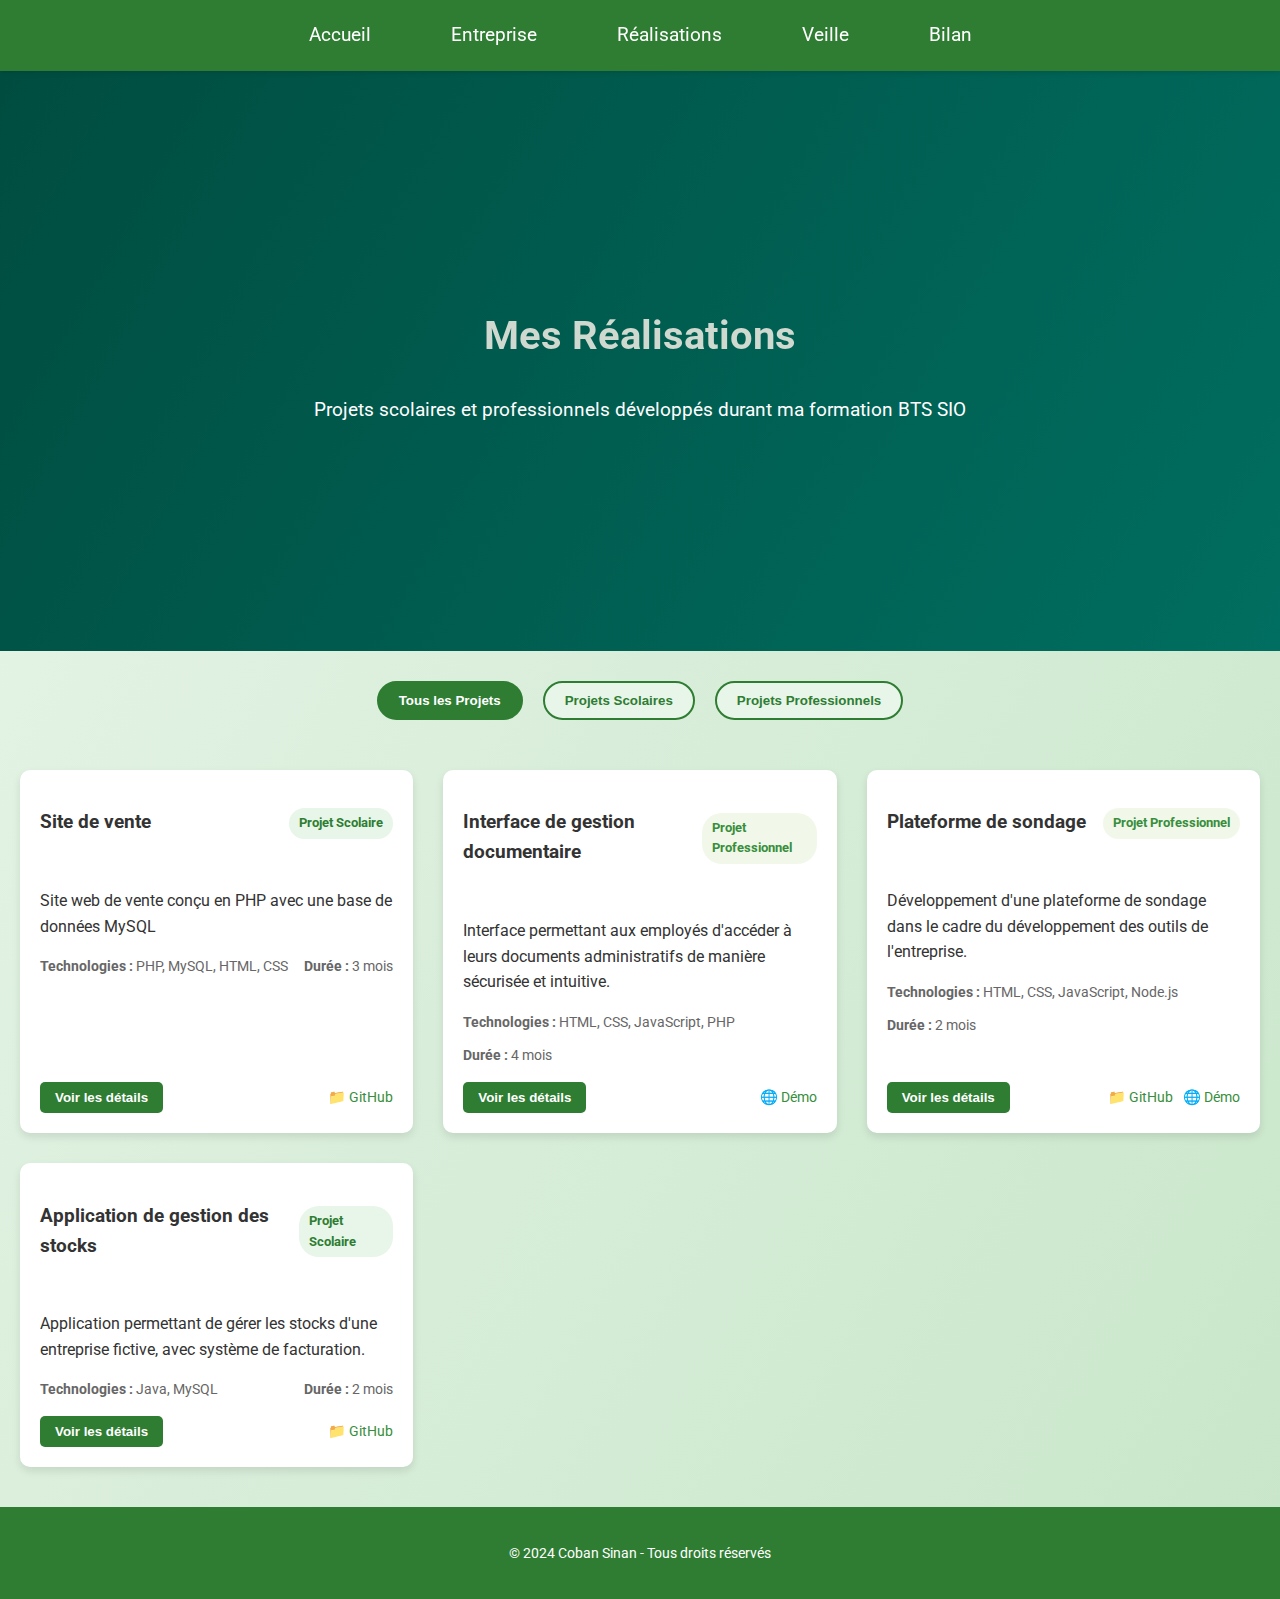
==== realisations.html @ d9eef6a7 "ajout de mon portfolio" ====
<!DOCTYPE html>
<html lang="fr">
<head>
    <meta charset="UTF-8">
    <meta name="viewport" content="width=device-width, initial-scale=1.0">
    <title>Réalisations - Portfolio BTS SIO</title>
    <link href="https://fonts.googleapis.com/css2?family=Roboto:wght@300;400;700&display=swap" rel="stylesheet">
    <link rel="stylesheet" href="style.css">
    <link rel="stylesheet" href="realisations.css">
    <link rel="stylesheet" href="realisations.js">
    
</head>
<body>
    <header>
        <nav>
            <ul>
                <li><a href="index.html">Accueil</a></li>
                <li><a href="entreprise.html">Entreprise</a></li>
                <li><a href="realisations.html">Réalisations</a></li>
                <li><a href="veille.html">Veille</a></li>
                <li><a href="bilan.html">Bilan</a></li>
            </ul>
        </nav>
    </header>

    <section class="hero">
        <div class="hero-text">
            <h1>Mes Réalisations</h1>
            <p>Projets scolaires et professionnels développés durant ma formation BTS SIO</p>
        </div>
    </section>

    <div class="filter-container">
        <button class="filter-button active" data-filter="all">Tous les Projets</button>
        <button class="filter-button" data-filter="school">Projets Scolaires</button>
        <button class="filter-button" data-filter="pro">Projets Professionnels</button>
    </div>

    <section class="projects-grid" id="projectsGrid">
        
        <div class="project-card" data-type="school" data-id="1">
            <div class="project-header">
                <h3>Site de vente</h3>
                <span class="project-tag tag-school">Projet Scolaire</span>
            </div>
            <div class="project-content">
                <p>Site web de vente conçu en PHP avec une base de données MySQL</p>
                <div class="project-details">
                    <div class="project-tech">
                        <strong>Technologies :</strong> PHP, MySQL, HTML, CSS
                    </div>
                    <div class="project-duration">
                        <strong>Durée :</strong> 3 mois
                    </div>
                </div>
            </div>
            <div class="project-footer">
                <button class="btn-details">Voir les détails</button>
                <div class="project-links">
                    <a href="#" class="github-link">GitHub</a>
                </div>
            </div>
        </div>

        <div class="project-card" data-type="pro" data-id="2">
            <div class="project-header">
                <h3>Interface de gestion documentaire</h3>
                <span class="project-tag tag-pro">Projet Professionnel</span>
            </div>
            <div class="project-content">
                <p>Interface permettant aux employés d'accéder à leurs documents administratifs de manière sécurisée et intuitive.</p>
                <div class="project-details">
                    <div class="project-tech">
                        <strong>Technologies :</strong> HTML, CSS, JavaScript, PHP
                    </div>
                    <div class="project-duration">
                        <strong>Durée :</strong> 4 mois
                    </div>
                </div>
            </div>
            <div class="project-footer">
                <button class="btn-details">Voir les détails</button>
                <div class="project-links">
                    <a href="#" class="demo-link">Démo</a>
                </div>
            </div>
        </div>

        <div class="project-card" data-type="pro" data-id="3">
            <div class="project-header">
                <h3>Plateforme de sondage</h3>
                <span class="project-tag tag-pro">Projet Professionnel</span>
            </div>
            <div class="project-content">
                <p>Développement d'une plateforme de sondage dans le cadre du développement des outils de l'entreprise.</p>
                <div class="project-details">
                    <div class="project-tech">
                        <strong>Technologies :</strong> HTML, CSS, JavaScript, Node.js
                    </div>
                    <div class="project-duration">
                        <strong>Durée :</strong> 2 mois
                    </div>
                </div>
            </div>
            <div class="project-footer">
                <button class="btn-details">Voir les détails</button>
                <div class="project-links">
                    <a href="#" class="github-link">GitHub</a>
                    <a href="#" class="demo-link">Démo</a>
                </div>
            </div>
        </div>
        
        <div class="project-card" data-type="school" data-id="4">
            <div class="project-header">
                <h3>Application de gestion des stocks</h3>
                <span class="project-tag tag-school">Projet Scolaire</span>
            </div>
            <div class="project-content">
                <p>Application permettant de gérer les stocks d'une entreprise fictive, avec système de facturation.</p>
                <div class="project-details">
                    <div class="project-tech">
                        <strong>Technologies :</strong> Java, MySQL
                    </div>
                    <div class="project-duration">
                        <strong>Durée :</strong> 2 mois
                    </div>
                </div>
            </div>
            <div class="project-footer">
                <button class="btn-details">Voir les détails</button>
                <div class="project-links">
                    <a href="#" class="github-link">GitHub</a>
                </div>
            </div>
        </div>
    </section>

    <!-- Modal pour les détails du projet -->
    <div id="projectModal" class="modal">
        <div class="modal-content">
            <span class="close-modal">&times;</span>
            <div class="modal-header">
                <h2 id="modalTitle"></h2>
                <span id="modalTag" class="project-tag"></span>
            </div>
            <div class="modal-body">
                <p id="modalDescription"></p>
                <div class="modal-details">
                    <div>
                        <strong>Technologies :</strong> <span id="modalTech"></span>
                    </div>
                    <div>
                        <strong>Durée :</strong> <span id="modalDuration"></span>
                    </div>
                </div>
                <div class="modal-competences">
                    <h3>Compétences acquises</h3>
                    <ul id="modalCompetences"></ul>
                </div>
                <div class="modal-documents">
                    <h3>Documents associés</h3>
                    <ul id="modalDocuments"></ul>
                </div>
                <div class="modal-gallery">
                    <h3>Captures d'écran</h3>
                    <div id="modalGallery" class="gallery-container"></div>
                </div>
            </div>
        </div>
    </div>

    <footer>
        <p>© 2024 Coban Sinan - Tous droits réservés</p>
    </footer>

    <script src="realisations.js"></script>
</body>
</html>
---- style.css ----
body {
    font-family: 'Roboto', sans-serif;
    margin: 0;
    padding: 0;
    box-sizing: border-box;
    color: #333;
    background: linear-gradient(120deg, #e8f5e9, #c8e6c9);
    line-height: 1.6;
}


header {
    background: #2e7d32;
    position: sticky;
    top: 0;
    z-index: 1000;
    padding: 20px 0;
    box-shadow: 0 2px 5px rgba(0, 0, 0, 0.1);
}

header nav ul {
    list-style: none;
    display: flex;
    justify-content: center;
    padding: 0;
    margin: 0;
}

header nav ul li {
    margin: 0 20px;
}

header nav ul li a {
    color: #fff;
    text-decoration: none;
    font-size: 1.2rem;
    padding: 10px 20px;
    border-radius: 5px;
    transition: background-color 0.3s ease, transform 0.3s ease;
}

header nav ul li a:hover {
    background-color: #a5d6a7;
    color: #2e7d32;
    transform: scale(1.1);
}

/* Section Hero */
.hero {
    display: flex;
    align-items: center;
    justify-content: center;
    text-align: center;
    height: 60vh;
    background: linear-gradient(120deg, #004d40, #00796b, #388e3c, #66bb6a);
    background-size: 400% 400%;
    color: #fff;
    padding: 20px;
    position: relative;
    animation: gradient-animation 10s infinite;
}

@keyframes gradient-animation {
    0% {
        background-position: 0% 50%;
    }
    50% {
        background-position: 100% 50%;
    }
    100% {
        background-position: 0% 50%;
    }
}

.hero-text h1 {
    font-size: 2.5rem;
    animation: fade-in 2s ease-in-out;
    background: -webkit-linear-gradient(#cfd9d0, #cfd9d0);
    -webkit-background-clip: text;
    -webkit-text-fill-color: transparent;
}

.hero-text p {
    font-size: 1.2rem;
    margin-top: 10px;
}

.buttons-container {
    margin-top: 30px;
    display: flex;
    justify-content: center;
    gap: 20px;
}

.button {
    text-decoration: none;
    background-color: #2e7d32;
    color: #fff;
    padding: 12px 25px;
    border-radius: 50px;
    font-size: 1rem;
    font-weight: bold;
    box-shadow: 0 4px 8px rgba(0, 0, 0, 0.1);
    transition: all 0.3s ease;
}

.button:hover {
    background-color: #388e3c;
    box-shadow: 0 8px 16px rgba(0, 0, 0, 0.2);
    transform: translateY(-5px);
}

.button:active {
    transform: translateY(0);
    box-shadow: 0 4px 8px rgba(0, 0, 0, 0.1);
}

/* Section À propos */
.about {
    padding: 50px 20px;
    background: #e8f5e9;
    text-align: center;
}

.about h2 {
    font-size: 2rem;
    margin-bottom: 20px;
    color: #2e7d32;
}

.about p {
    max-width: 800px;
    margin: 0 auto;
    font-size: 1.2rem;
    color: #666;
}

.services {
    padding: 50px 20px;
    background: #f1f8e9;
    text-align: center;
}

.services h2 {
    font-size: 2rem;
    margin-bottom: 20px;
    color: #2e7d32;
}

.service-cards {
    display: flex;
    justify-content: center;
    flex-wrap: wrap;
    gap: 20px;
    margin-top: 30px;
}

.service-card {
    background: #e8f5e9;
    padding: 20px;
    border-radius: 10px;
    box-shadow: 0 4px 8px rgba(0, 0, 0, 0.1);
    flex: 1 1 calc(33% - 40px);
    max-width: 300px;
    transition: transform 0.3s ease, box-shadow 0.3s ease;
}

.service-card:hover {
    transform: translateY(-10px);
    box-shadow: 0 8px 16px rgba(0, 0, 0, 0.2);
}

.service-card h3 {
    font-size: 1.5rem;
    margin-bottom: 10px;
    color: #2e7d32;
}

.service-card p {
    font-size: 1rem;
    color: #666;
}


footer {
    background: #2e7d32;
    text-align: center;
    padding: 20px 0;
    margin-top: 20px;
}

footer p {
    font-size: 0.9rem;
    color: #fff;
}


@keyframes fade-in {
    from {
        opacity: 0;
        transform: translateY(20px);
    }
    to {
        opacity: 1;
        transform: translateY(0);
    }
}

.context-image {
    display: block;
    margin: 20px auto;
    max-width: 100%;
    height: auto;
    border-radius: 10px;
    box-shadow: 0 4px 8px rgba(0, 0, 0, 0.1);
}
---- realisations.css ----
/* Styles existants */
.filter-container {
    display: flex;
    justify-content: center;
    margin: 30px 0;
    gap: 20px;
    flex-wrap: wrap;
}

.filter-button {
    padding: 10px 20px;
    background-color: #e8f5e9;
    border: 2px solid #2e7d32;
    color: #2e7d32;
    border-radius: 50px;
    cursor: pointer;
    transition: all 0.3s ease;
    font-weight: bold;
}

.filter-button.active {
    background-color: #2e7d32;
    color: white;
}

.projects-grid {
    display: grid;
    grid-template-columns: repeat(auto-fill, minmax(350px, 1fr));
    gap: 30px;
    padding: 20px;
    justify-content: center;
}

.project-card {
    background: white;
    border-radius: 10px;
    box-shadow: 0 4px 8px rgba(0, 0, 0, 0.1);
    padding: 20px;
    transition: transform 0.3s ease, box-shadow 0.3s ease;
    display: flex;
    flex-direction: column;
}

.project-card:hover {
    transform: translateY(-10px);
    box-shadow: 0 8px 16px rgba(0, 0, 0, 0.2);
}

.project-header {
    display: flex;
    justify-content: space-between;
    align-items: center;
    margin-bottom: 15px;
}

.project-tag {
    padding: 5px 10px;
    border-radius: 20px;
    font-size: 0.8rem;
    font-weight: bold;
}

.tag-school {
    background-color: #e8f5e9;
    color: #2e7d32;
}

.tag-pro {
    background-color: #f1f8e9;
    color: #388e3c;
}

.project-content {
    flex-grow: 1;
}

.project-details {
    display: flex;
    justify-content: space-between;
    margin-top: 15px;
    font-size: 0.9rem;
    color: #666;
    flex-wrap: wrap;
    gap: 10px;
}

.project-footer {
    display: flex;
    justify-content: space-between;
    align-items: center;
    margin-top: 15px;
}

.btn-details {
    text-decoration: none;
    background-color: #2e7d32;
    color: white;
    padding: 8px 15px;
    border-radius: 5px;
    border: none;
    font-weight: bold;
    cursor: pointer;
    transition: background-color 0.3s ease;
}

.btn-details:hover {
    background-color: #1b5e20;
}

.project-links {
    display: flex;
    gap: 10px;
}

.project-links a {
    text-decoration: none;
    color: #388e3c;
    font-size: 0.9rem;
}

.github-link::before {
    content: "📁 ";
}

.demo-link::before {
    content: "🌐 ";
}

/* Styles pour le modal */
.modal {
    display: none;
    position: fixed;
    z-index: 1000;
    left: 0;
    top: 0;
    width: 100%;
    height: 100%;
    overflow: auto;
    background-color: rgba(0, 0, 0, 0.5);
    opacity: 0;
    transition: opacity 0.3s ease;
}

.modal.show {
    opacity: 1;
}

.modal-content {
    background-color: #fefefe;
    margin: 5% auto;
    padding: 25px;
    border-radius: 10px;
    width: 80%;
    max-width: 800px;
    box-shadow: 0 5px 15px rgba(0, 0, 0, 0.3);
    transform: translateY(-50px);
    transition: transform 0.3s ease;
    position: relative;
}

.modal.show .modal-content {
    transform: translateY(0);
}

.close-modal {
    position: absolute;
    right: 25px;
    top: 15px;
    font-size: 28px;
    font-weight: bold;
    color: #666;
    cursor: pointer;
    transition: color 0.2s ease;
}

.close-modal:hover {
    color: #333;
}

.modal-header {
    display: flex;
    justify-content: space-between;
    align-items: center;
    margin-bottom: 20px;
    border-bottom: 1px solid #e0e0e0;
    padding-bottom: 15px;
}

.modal-body {
    max-height: 70vh;
    overflow-y: auto;
    padding-right: 10px;
}

.modal-details {
    display: flex;
    justify-content: space-between;
    margin: 20px 0;
    padding: 15px;
    background-color: #f5f5f5;
    border-radius: 5px;
    flex-wrap: wrap;
    gap: 10px;
}

.modal-competences, .modal-documents, .modal-gallery {
    margin-top: 25px;
}

.modal-competences ul, .modal-documents ul {
    list-style-type: none;
    padding-left: 0;
}

.modal-competences li, .modal-documents li {
    margin-bottom: 10px;
    padding-left: 20px;
    position: relative;
}

.modal-competences li::before {
    content: "✓";
    color: #2e7d32;
    position: absolute;
    left: 0;
}

.modal-documents li::before {
    content: "📄";
    position: absolute;
    left: 0;
}

.modal-documents a {
    color: #2e7d32;
    text-decoration: none;
    font-weight: 500;
    transition: color 0.2s ease;
}

.modal-documents a:hover {
    text-decoration: underline;
    color: #1b5e20;
}

.gallery-container {
    display: grid;
    grid-template-columns: repeat(auto-fill, minmax(200px, 1fr));
    gap: 15px;
    margin-top: 15px;
}

.gallery-item {
    border-radius: 5px;
    overflow: hidden;
    box-shadow: 0 2px 5px rgba(0, 0, 0, 0.1);
    cursor: pointer;
    transition: transform 0.3s ease;
}

.gallery-item:hover {
    transform: scale(1.05);
}

.gallery-item img {
    width: 100%;
    height: auto;
    display: block;
}

/* Style pour l'affichage en plein écran des images */
.fullscreen-image {
    position: fixed;
    top: 0;
    left: 0;
    width: 100%;
    height: 100%;
    background-color: rgba(0, 0, 0, 0.9);
    display: flex;
    justify-content: center;
    align-items: center;
    z-index: 2000;
    cursor: pointer;
}

.fullscreen-image img {
    max-width: 90%;
    max-height: 90%;
    object-fit: contain;
    border: 2px solid white;
    box-shadow: 0 0 20px rgba(0, 0, 0, 0.5);
}

.close-fullscreen {
    position: absolute;
    top: 20px;
    right: 30px;
    color: white;
    font-size: 40px;
    cursor: pointer;
    transition: color 0.2s ease;
}

.close-fullscreen:hover {
    color: #cccccc;
}

/* Styles pour l'animation de chargement */
.loading-spinner {
    display: inline-block;
    width: 50px;
    height: 50px;
    border: 5px solid rgba(255, 255, 255, 0.3);
    border-radius: 50%;
    border-top-color: #2e7d32;
    animation: spin 1s ease-in-out infinite;
    position: absolute;
    top: 50%;
    left: 50%;
    transform: translate(-50%, -50%);
}

@keyframes spin {
    to { transform: translate(-50%, -50%) rotate(360deg); }
}

/* Responsive design */
@media (max-width: 768px) {
    .projects-grid {
        grid-template-columns: repeat(auto-fill, minmax(280px, 1fr));
    }
    
    .project-details {
        flex-direction: column;
    }
    
    .modal-content {
        width: 95%;
        padding: 15px;
    }
    
    .gallery-container {
        grid-template-columns: repeat(auto-fill, minmax(150px, 1fr));
    }
}

@media (max-width: 480px) {
    .modal-header {
        flex-direction: column;
        align-items: flex-start;
    }
    
    .modal-header h2 {
        margin-bottom: 10px;
    }
    
    .gallery-container {
        grid-template-columns: repeat(auto-fill, minmax(120px, 1fr));
    }
}
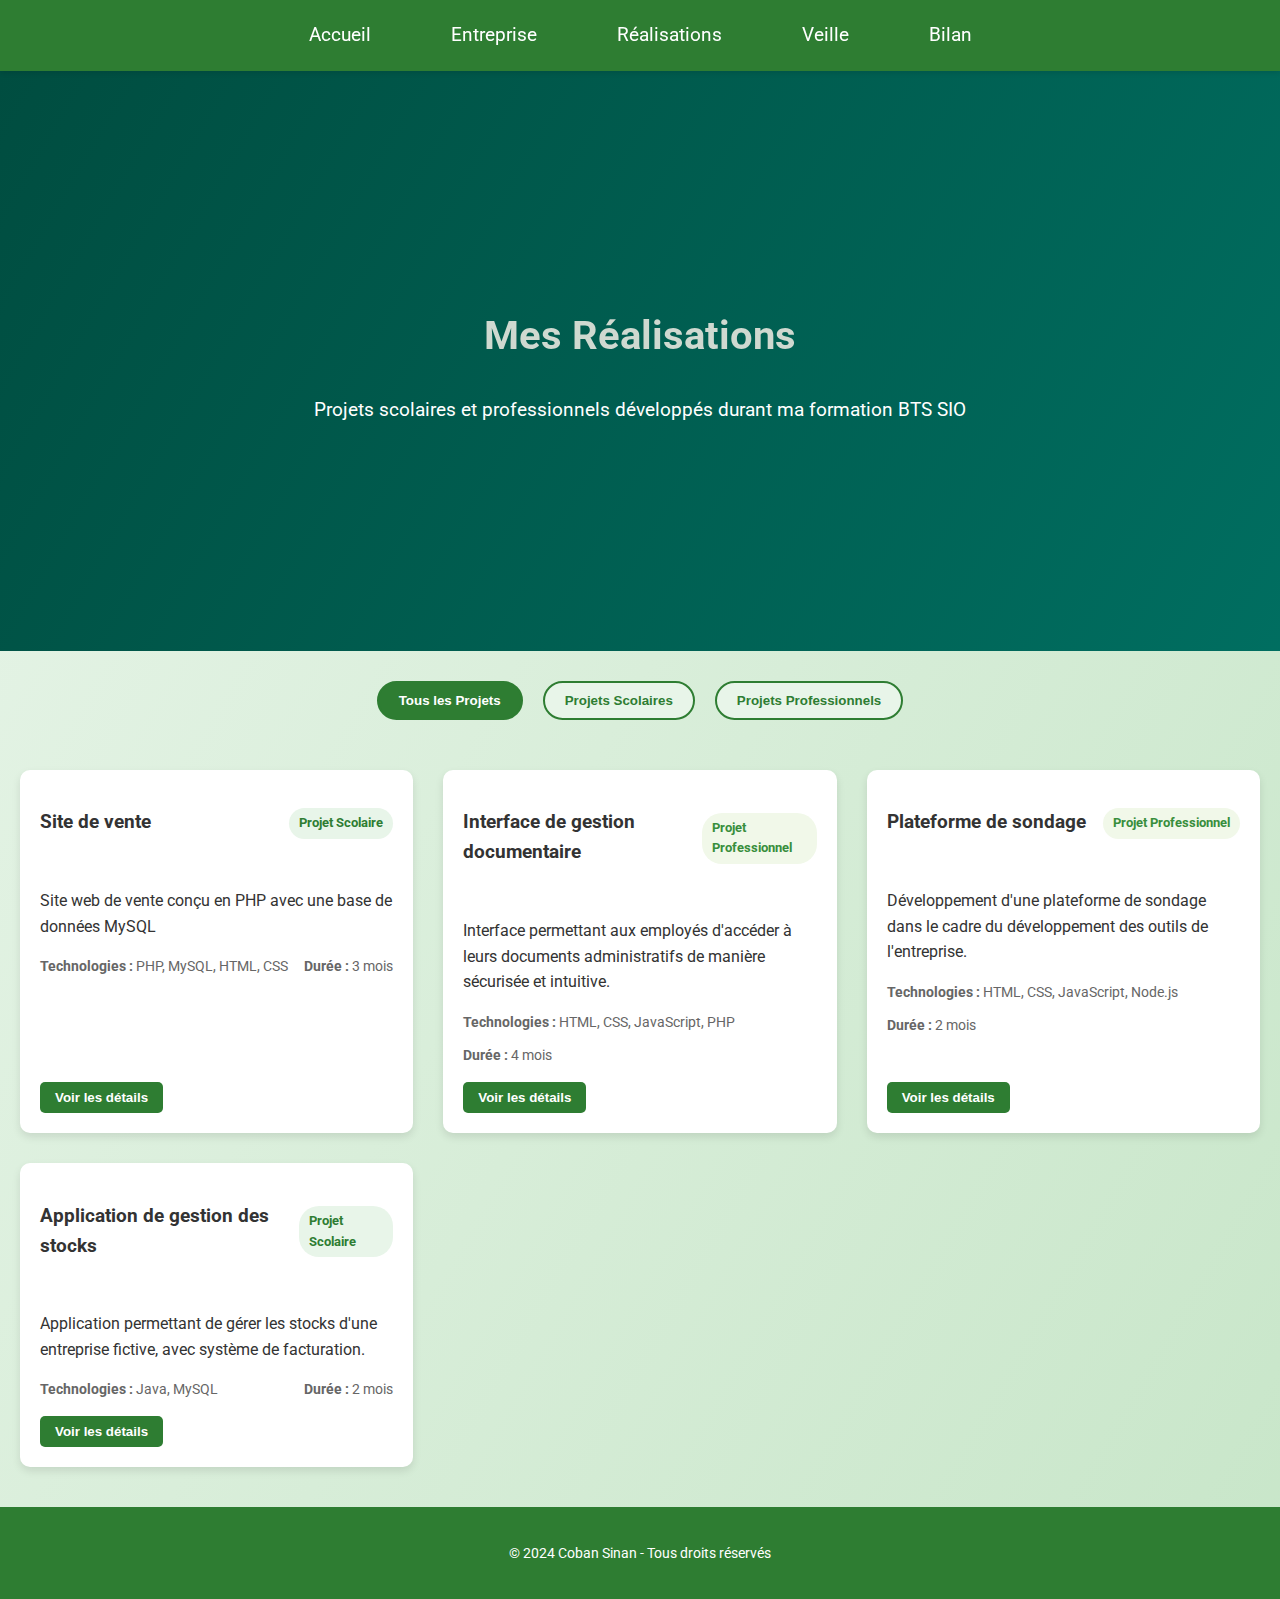
==== commit 27e6844b: "delete github link" ====
--- a/realisations.html
+++ b/realisations.html
@@ -56,9 +56,6 @@
             </div>
             <div class="project-footer">
                 <button class="btn-details">Voir les détails</button>
-                <div class="project-links">
-                    <a href="#" class="github-link">GitHub</a>
-                </div>
             </div>
         </div>
 
@@ -80,9 +77,7 @@
             </div>
             <div class="project-footer">
                 <button class="btn-details">Voir les détails</button>
-                <div class="project-links">
-                    <a href="#" class="demo-link">Démo</a>
-                </div>
+            
             </div>
         </div>
 
@@ -104,10 +99,7 @@
             </div>
             <div class="project-footer">
                 <button class="btn-details">Voir les détails</button>
-                <div class="project-links">
-                    <a href="#" class="github-link">GitHub</a>
-                    <a href="#" class="demo-link">Démo</a>
-                </div>
+                
             </div>
         </div>
         
@@ -129,9 +121,7 @@
             </div>
             <div class="project-footer">
                 <button class="btn-details">Voir les détails</button>
-                <div class="project-links">
-                    <a href="#" class="github-link">GitHub</a>
-                </div>
+                
             </div>
         </div>
     </section>
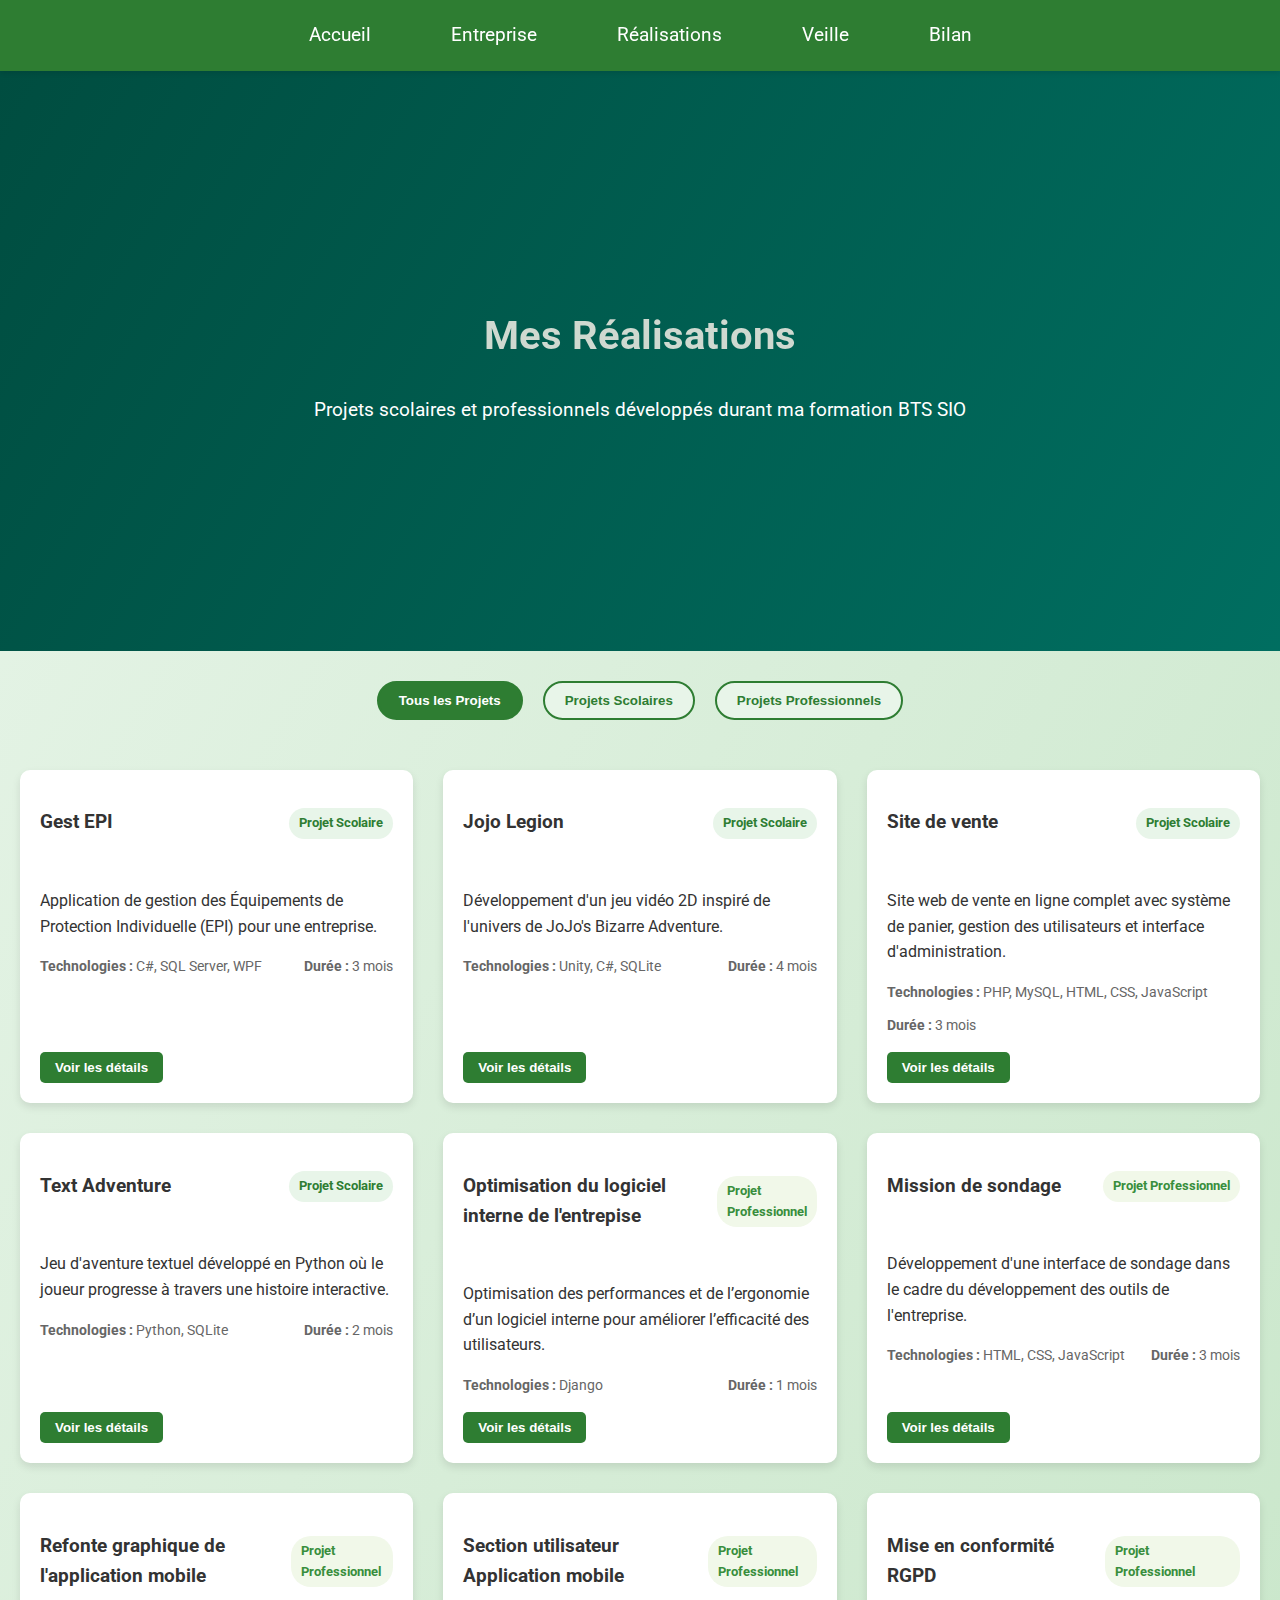
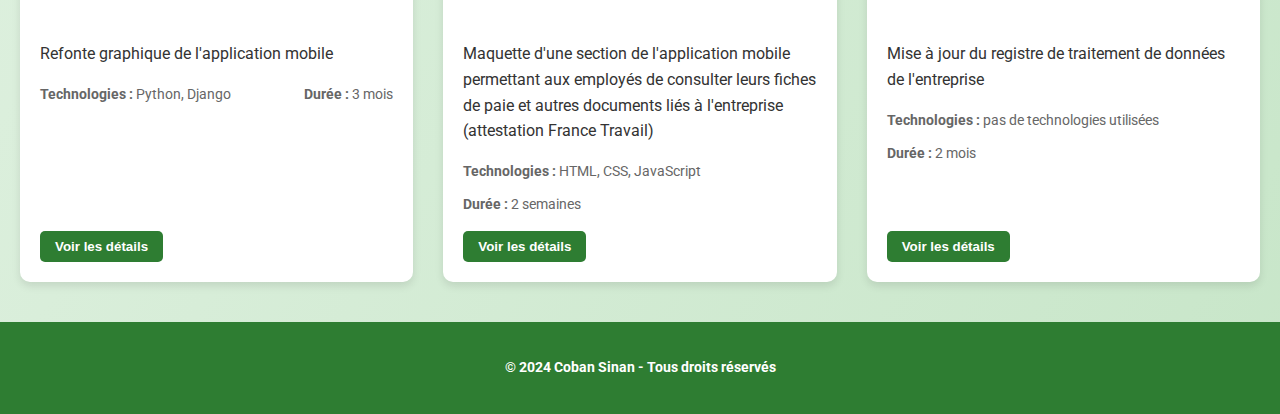
==== commit f7f99c7d: "Update realisations logic" ====
--- a/realisations.html
+++ b/realisations.html
@@ -7,8 +7,6 @@
     <link href="https://fonts.googleapis.com/css2?family=Roboto:wght@300;400;700&display=swap" rel="stylesheet">
     <link rel="stylesheet" href="style.css">
     <link rel="stylesheet" href="realisations.css">
-    <link rel="stylesheet" href="realisations.js">
-    
 </head>
 <body>
     <header>
@@ -38,59 +36,83 @@
 
     <section class="projects-grid" id="projectsGrid">
         
+        <!-- Projet 1 : Gest EPI (Scolaire) -->
         <div class="project-card" data-type="school" data-id="1">
             <div class="project-header">
+                <h3>Gest EPI</h3>
+                <span class="project-tag tag-school">Projet Scolaire</span>
+            </div>
+            <div class="project-content">
+                <p>Application de gestion des Équipements de Protection Individuelle (EPI) pour une entreprise.</p>
+                <div class="project-details">
+                    <div class="project-tech">
+                        <strong>Technologies :</strong> C#, SQL Server, WPF
+                    </div>
+                    <div class="project-duration">
+                        <strong>Durée :</strong> 3 mois
+                    </div>
+                </div>
+            </div>
+            <div class="project-footer">
+                <button class="btn-details">Voir les détails</button>
+            </div>
+        </div>
+
+        <!-- Projet 2 : Jojo Legion (Scolaire) -->
+        <div class="project-card" data-type="school" data-id="2">
+            <div class="project-header">
+                <h3>Jojo Legion</h3>
+                <span class="project-tag tag-school">Projet Scolaire</span>
+            </div>
+            <div class="project-content">
+                <p>Développement d'un jeu vidéo 2D inspiré de l'univers de JoJo's Bizarre Adventure.</p>
+                <div class="project-details">
+                    <div class="project-tech">
+                        <strong>Technologies :</strong> Unity, C#, SQLite
+                    </div>
+                    <div class="project-duration">
+                        <strong>Durée :</strong> 4 mois
+                    </div>
+                </div>
+            </div>
+            <div class="project-footer">
+                <button class="btn-details">Voir les détails</button>
+            </div>
+        </div>
+
+        <!-- Projet 3 : Site de vente (Scolaire) -->
+        <div class="project-card" data-type="school" data-id="3">
+            <div class="project-header">
                 <h3>Site de vente</h3>
                 <span class="project-tag tag-school">Projet Scolaire</span>
             </div>
             <div class="project-content">
-                <p>Site web de vente conçu en PHP avec une base de données MySQL</p>
-                <div class="project-details">
-                    <div class="project-tech">
-                        <strong>Technologies :</strong> PHP, MySQL, HTML, CSS
-                    </div>
-                    <div class="project-duration">
-                        <strong>Durée :</strong> 3 mois
-                    </div>
-                </div>
-            </div>
-            <div class="project-footer">
-                <button class="btn-details">Voir les détails</button>
-            </div>
-        </div>
-
-        <div class="project-card" data-type="pro" data-id="2">
-            <div class="project-header">
-                <h3>Interface de gestion documentaire</h3>
-                <span class="project-tag tag-pro">Projet Professionnel</span>
-            </div>
-            <div class="project-content">
-                <p>Interface permettant aux employés d'accéder à leurs documents administratifs de manière sécurisée et intuitive.</p>
-                <div class="project-details">
-                    <div class="project-tech">
-                        <strong>Technologies :</strong> HTML, CSS, JavaScript, PHP
-                    </div>
-                    <div class="project-duration">
-                        <strong>Durée :</strong> 4 mois
-                    </div>
-                </div>
-            </div>
-            <div class="project-footer">
-                <button class="btn-details">Voir les détails</button>
-            
-            </div>
-        </div>
-
-        <div class="project-card" data-type="pro" data-id="3">
-            <div class="project-header">
-                <h3>Plateforme de sondage</h3>
-                <span class="project-tag tag-pro">Projet Professionnel</span>
-            </div>
-            <div class="project-content">
-                <p>Développement d'une plateforme de sondage dans le cadre du développement des outils de l'entreprise.</p>
-                <div class="project-details">
-                    <div class="project-tech">
-                        <strong>Technologies :</strong> HTML, CSS, JavaScript, Node.js
+                <p>Site web de vente en ligne complet avec système de panier, gestion des utilisateurs et interface d'administration.</p>
+                <div class="project-details">
+                    <div class="project-tech">
+                        <strong>Technologies :</strong> PHP, MySQL, HTML, CSS, JavaScript
+                    </div>
+                    <div class="project-duration">
+                        <strong>Durée :</strong> 3 mois
+                    </div>
+                </div>
+            </div>
+            <div class="project-footer">
+                <button class="btn-details">Voir les détails</button>
+            </div>
+        </div>
+
+        <!-- Projet 4 : Text Adventure (Scolaire) -->
+        <div class="project-card" data-type="school" data-id="4">
+            <div class="project-header">
+                <h3>Text Adventure</h3>
+                <span class="project-tag tag-school">Projet Scolaire</span>
+            </div>
+            <div class="project-content">
+                <p>Jeu d'aventure textuel développé en Python où le joueur progresse à travers une histoire interactive.</p>
+                <div class="project-details">
+                    <div class="project-tech">
+                        <strong>Technologies :</strong> Python, SQLite
                     </div>
                     <div class="project-duration">
                         <strong>Durée :</strong> 2 mois
@@ -99,20 +121,108 @@
             </div>
             <div class="project-footer">
                 <button class="btn-details">Voir les détails</button>
-                
+            </div>
+        </div>
+
+        <!-- Projet 5 : opti logiciel -->
+        <div class="project-card" data-type="pro" data-id="5">
+            <div class="project-header">
+                <h3>Optimisation du logiciel interne de l'entrepise </h3>
+                <span class="project-tag tag-pro">Projet Professionnel</span>
+            </div>
+            <div class="project-content">
+                <p>Optimisation des performances et de l’ergonomie d’un logiciel interne pour améliorer l’efficacité des utilisateurs.</p>
+                <div class="project-details">
+                    <div class="project-tech">
+                        <strong>Technologies :</strong> Django
+                    </div>
+                    <div class="project-duration">
+                        <strong>Durée :</strong> 1 mois
+                    </div>
+                </div>
+            </div>
+            <div class="project-footer">
+                <button class="btn-details">Voir les détails</button>
+            </div>
+        </div>
+
+        <!-- Projet 6 : Plateforme de sondage (Pro) -->
+        <div class="project-card" data-type="pro" data-id="6">
+            <div class="project-header">
+                <h3>Mission de sondage</h3>
+                <span class="project-tag tag-pro">Projet Professionnel</span>
+            </div>
+            <div class="project-content">
+                <p>Développement d'une interface de sondage dans le cadre du développement des outils de l'entreprise.</p>
+                <div class="project-details">
+                    <div class="project-tech">
+                        <strong>Technologies :</strong> HTML, CSS, JavaScript
+                    </div>
+                    <div class="project-duration">
+                        <strong>Durée :</strong> 3 mois
+                    </div>
+                </div>
+            </div>
+            <div class="project-footer">
+                <button class="btn-details">Voir les détails</button>
             </div>
         </div>
         
-        <div class="project-card" data-type="school" data-id="4">
-            <div class="project-header">
-                <h3>Application de gestion des stocks</h3>
-                <span class="project-tag tag-school">Projet Scolaire</span>
-            </div>
-            <div class="project-content">
-                <p>Application permettant de gérer les stocks d'une entreprise fictive, avec système de facturation.</p>
-                <div class="project-details">
-                    <div class="project-tech">
-                        <strong>Technologies :</strong> Java, MySQL
+        <!-- Projet 7 : Refonte graphique de l'application mobile (Pro) -->
+        <div class="project-card" data-type="pro" data-id="7">
+            <div class="project-header">
+                <h3>Refonte graphique de l'application mobile</h3>
+                <span class="project-tag tag-pro">Projet Professionnel</span>
+            </div>
+            <div class="project-content">
+                <p>Refonte graphique de l'application mobile</p>
+                <div class="project-details">
+                    <div class="project-tech">
+                        <strong>Technologies :</strong> Python, Django
+                    </div>
+                    <div class="project-duration">
+                        <strong>Durée :</strong> 3 mois
+                    </div>
+                </div>
+            </div>
+            <div class="project-footer">
+                <button class="btn-details">Voir les détails</button>
+            </div>
+        </div>
+
+        <!-- Projet 8 : Section utilisateur Application mobile  (Pro) -->
+        <div class="project-card" data-type="pro" data-id="8">
+            <div class="project-header">
+                <h3>Section utilisateur Application mobile</h3>
+                <span class="project-tag tag-pro">Projet Professionnel</span>
+            </div>
+            <div class="project-content">
+                <p>Maquette d'une section de l'application mobile permettant aux employés de consulter leurs fiches de paie et autres documents liés à l'entreprise (attestation France Travail)</p>
+                <div class="project-details">
+                    <div class="project-tech">
+                        <strong>Technologies :</strong> HTML, CSS, JavaScript
+                    </div>
+                    <div class="project-duration">
+                        <strong>Durée :</strong> 2 semaines
+                    </div>
+                </div>
+            </div>
+            <div class="project-footer">
+                <button class="btn-details">Voir les détails</button>
+            </div>
+        </div>
+
+        <!-- Projet 9 : Mise en confo RGPD  (Pro) -->
+        <div class="project-card" data-type="pro" data-id="9">
+            <div class="project-header">
+                <h3>Mise en conformité RGPD</h3>
+                <span class="project-tag tag-pro">Projet Professionnel</span>
+            </div>
+            <div class="project-content">
+                <p>Mise à jour du registre de traitement de données de l'entreprise</p>
+                <div class="project-details">
+                    <div class="project-tech">
+                        <strong>Technologies :</strong> pas de technologies utilisées
                     </div>
                     <div class="project-duration">
                         <strong>Durée :</strong> 2 mois
@@ -121,7 +231,6 @@
             </div>
             <div class="project-footer">
                 <button class="btn-details">Voir les détails</button>
-                
             </div>
         </div>
     </section>
@@ -141,7 +250,8 @@
                         <strong>Technologies :</strong> <span id="modalTech"></span>
                     </div>
                     <div>
-                        <strong>Durée :</strong> <span id="modalDuration"></span>
+                        <strong>
+                            <strong>Durée :</strong> <span id="modalDuration"></span>
                     </div>
                 </div>
                 <div class="modal-competences">
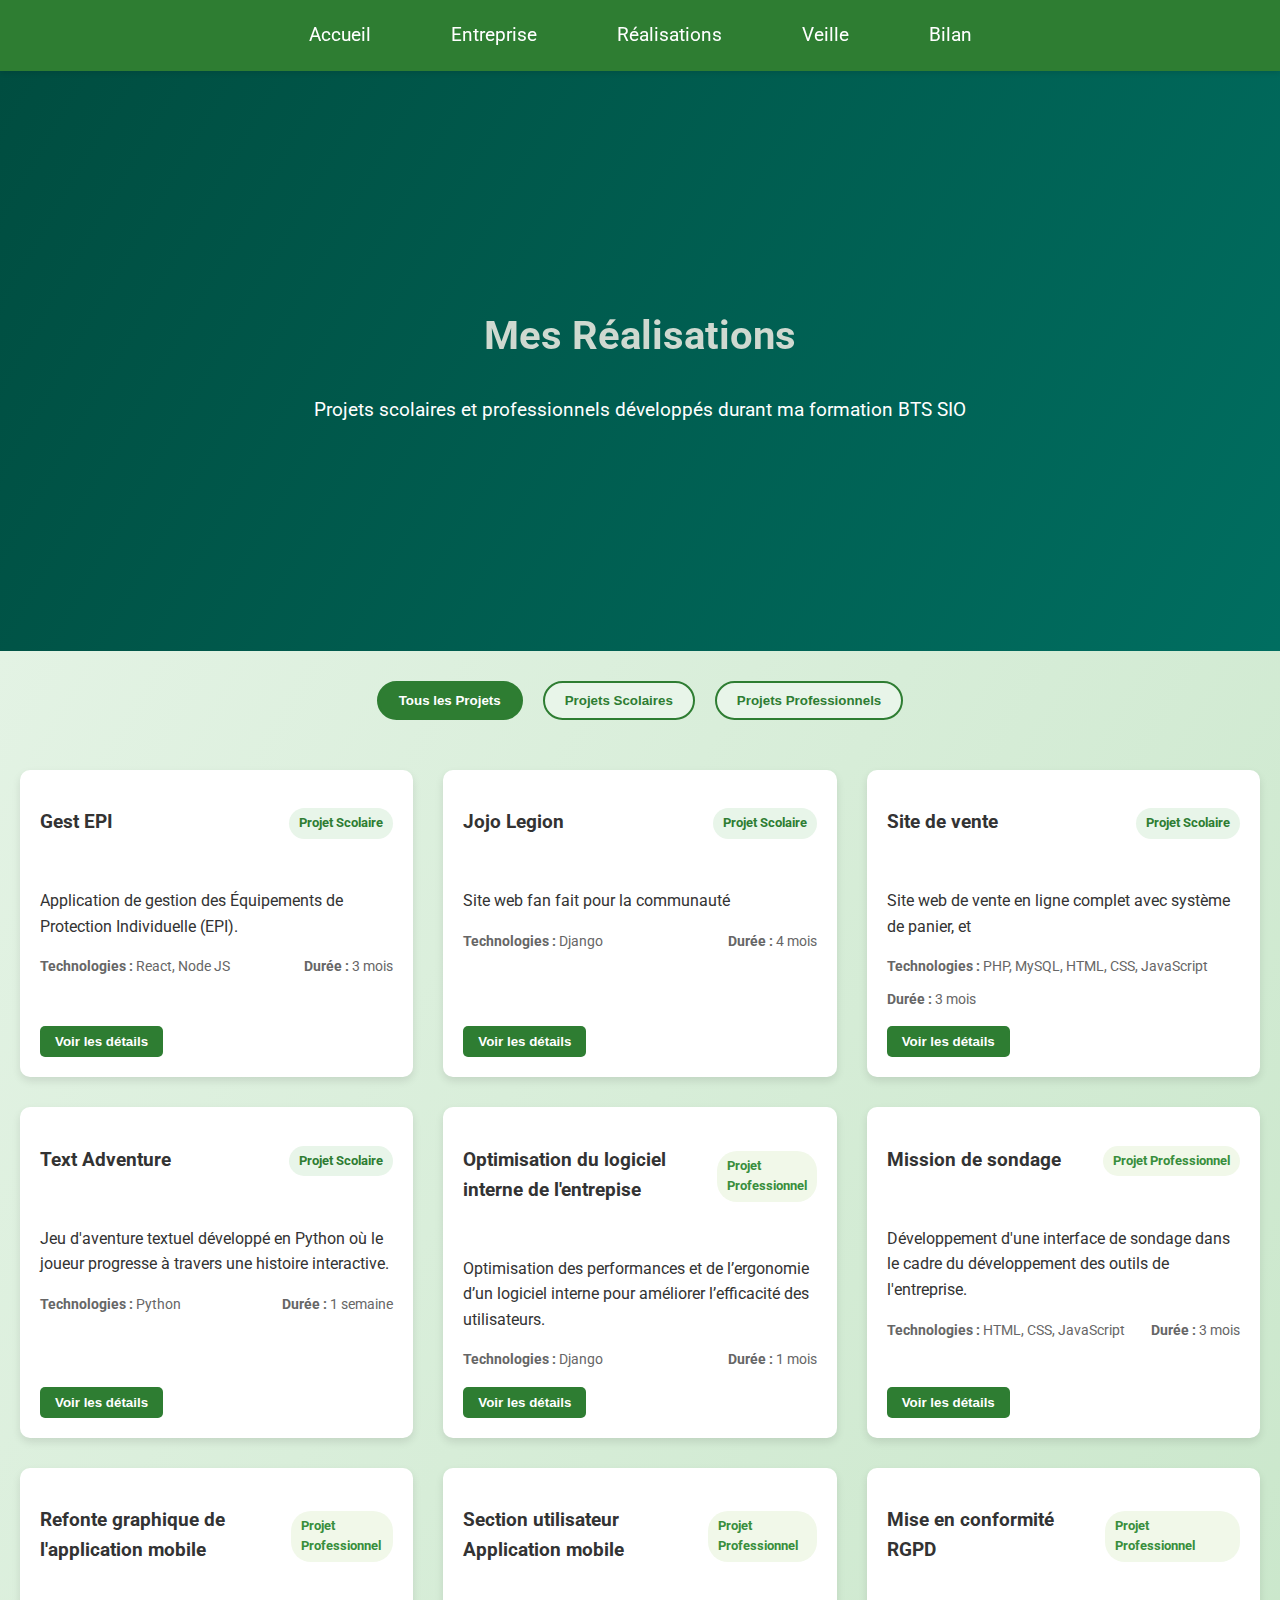
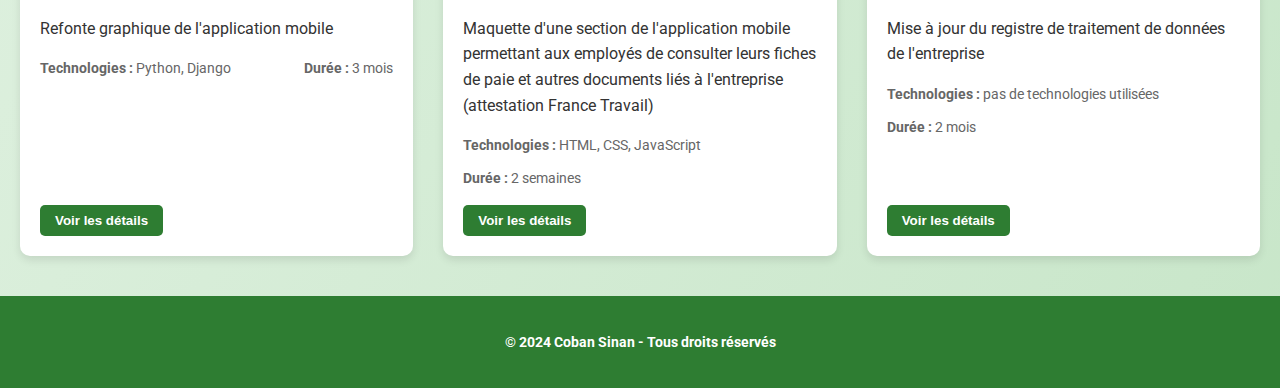
==== commit f8fb2233: "Update realisations logic" ====
--- a/realisations.html
+++ b/realisations.html
@@ -43,10 +43,10 @@
                 <span class="project-tag tag-school">Projet Scolaire</span>
             </div>
             <div class="project-content">
-                <p>Application de gestion des Équipements de Protection Individuelle (EPI) pour une entreprise.</p>
-                <div class="project-details">
-                    <div class="project-tech">
-                        <strong>Technologies :</strong> C#, SQL Server, WPF
+                <p>Application de gestion des Équipements de Protection Individuelle (EPI).</p>
+                <div class="project-details">
+                    <div class="project-tech">
+                        <strong>Technologies :</strong> React, Node JS
                     </div>
                     <div class="project-duration">
                         <strong>Durée :</strong> 3 mois
@@ -65,10 +65,10 @@
                 <span class="project-tag tag-school">Projet Scolaire</span>
             </div>
             <div class="project-content">
-                <p>Développement d'un jeu vidéo 2D inspiré de l'univers de JoJo's Bizarre Adventure.</p>
-                <div class="project-details">
-                    <div class="project-tech">
-                        <strong>Technologies :</strong> Unity, C#, SQLite
+                <p>Site web fan fait pour la communauté</p>
+                <div class="project-details">
+                    <div class="project-tech">
+                        <strong>Technologies :</strong> Django
                     </div>
                     <div class="project-duration">
                         <strong>Durée :</strong> 4 mois
@@ -87,7 +87,7 @@
                 <span class="project-tag tag-school">Projet Scolaire</span>
             </div>
             <div class="project-content">
-                <p>Site web de vente en ligne complet avec système de panier, gestion des utilisateurs et interface d'administration.</p>
+                <p>Site web de vente en ligne complet avec système de panier, et </p>
                 <div class="project-details">
                     <div class="project-tech">
                         <strong>Technologies :</strong> PHP, MySQL, HTML, CSS, JavaScript
@@ -112,10 +112,10 @@
                 <p>Jeu d'aventure textuel développé en Python où le joueur progresse à travers une histoire interactive.</p>
                 <div class="project-details">
                     <div class="project-tech">
-                        <strong>Technologies :</strong> Python, SQLite
-                    </div>
-                    <div class="project-duration">
-                        <strong>Durée :</strong> 2 mois
+                        <strong>Technologies :</strong> Python
+                    </div>
+                    <div class="project-duration">
+                        <strong>Durée :</strong> 1 semaine
                     </div>
                 </div>
             </div>
